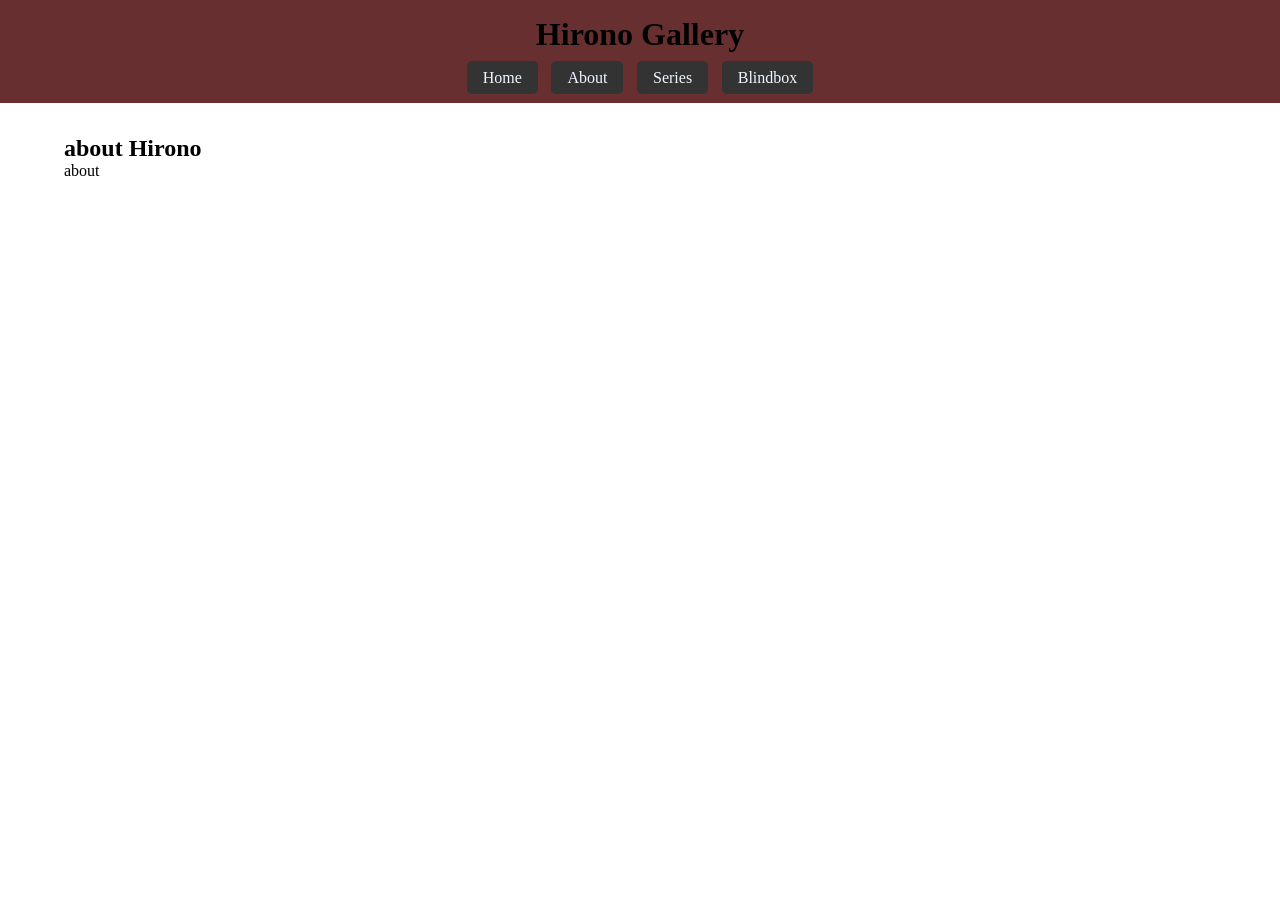
==== Slutprojekt/sida2.html @ fdac269a "påbörhat lite kort (hemma)" ====
<!DOCTYPE html>
<html lang="en">

<head>
    <meta charset="UTF-8">
    <meta name="viewport" content="width=device-width, initial-scale=1.0">
    <title>Hirono Gallery</title>
    <link rel="stylesheet" href="style.css">
</head>

<body>
    <!-- HEADER -->
    <header>
        <h1>Hirono Gallery</h1>
        <!-- navbar -->
        <nav class="navbar">
                <a href="./index.html">Home</a>
                <a href="./sida2.html">About</a>
                <a href="./sida3.html">Series</a>
                <a href="./sida4.html">Blindbox</a>
        </nav>
    </header>
    <main>

    <!-- ABOUT -->
    <section class="about">
        <div class="about-img">
            <img src="" alt="">
        </div>
        <div>
            <h2>about Hirono</h2>
            <p>about</p>
        </div>
         </section>
         </main>
         </body>

</html>
---- Slutprojekt/style.css ----
/* Enkel CSS-reset */
html {
    box-sizing: border-box;
}

*,
*:before,
*:after {
    box-sizing: inherit;
}

body,
h1,
h2,
h3,
h4,
h5,
h6,
p,
ul {
    margin: 0;
    padding: 0;
}

/* HEADER */
header {
    text-align: center;
    padding: 1rem;
    background-color: #672f2f;
}

.navbar {
    margin-top: 1rem;
}

.navbar a {
    text-decoration: none;
    background: #333;
    color: aliceblue;
    padding: 0.5rem 1rem;
    margin: 0.3rem;
    border-radius: 5px;
}

/* START */
.start {
    text-align: center;
    padding: 2rem;
    background-color: #845d5d;
}

.start-img {
    display: flex;
    justify-content: center;
    gap: 1rem;
    margin-top: 1rem;
}

.start-img img {
    width: 30%;
}

/* ABOUT */
.about{
    display: flex;
    gap: 2rem;
    padding: 2rem;
    align-items: center;
}
.about img{
    width: 200px;
}

/* GRID */
.series{
    display: grid;
    grid-template-columns: 1fr;
    gap: 1rem;
    padding: 2rem;
}

/* GRID STYLING*/
.grid{
    
}
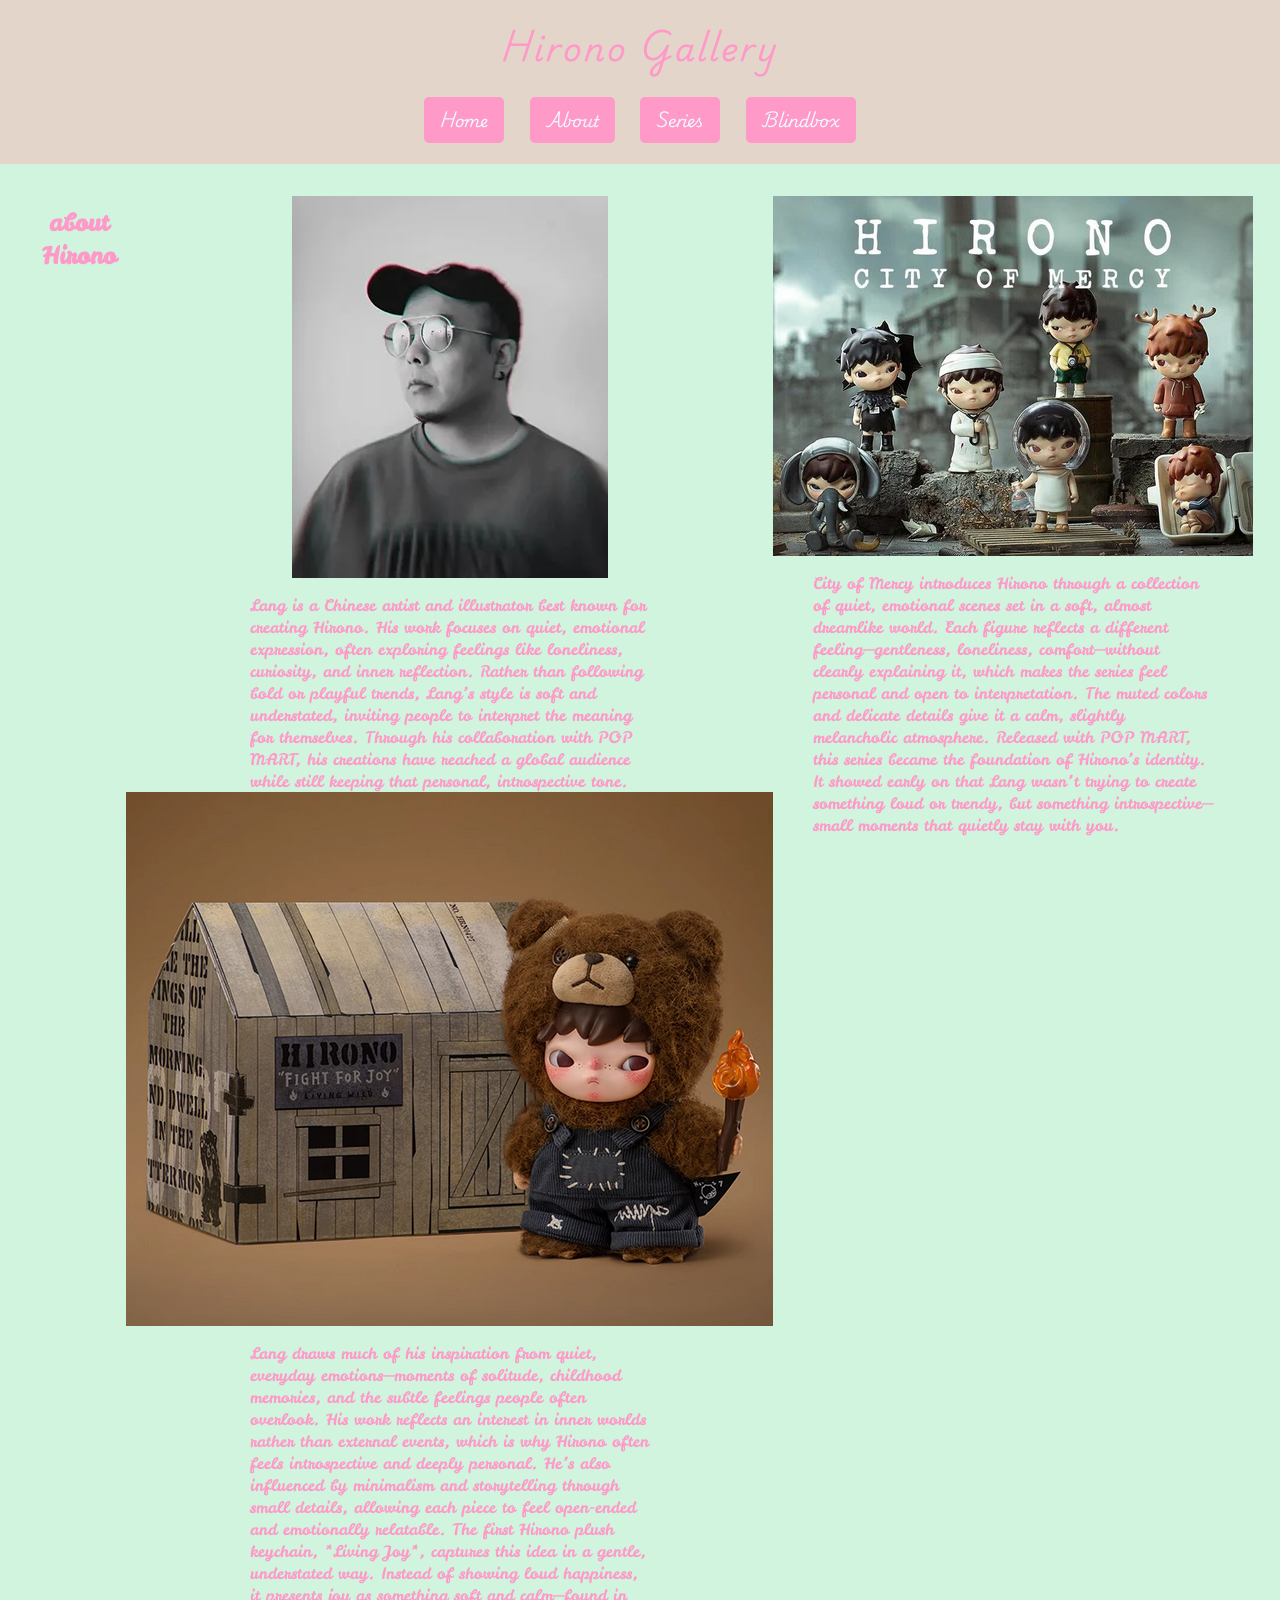
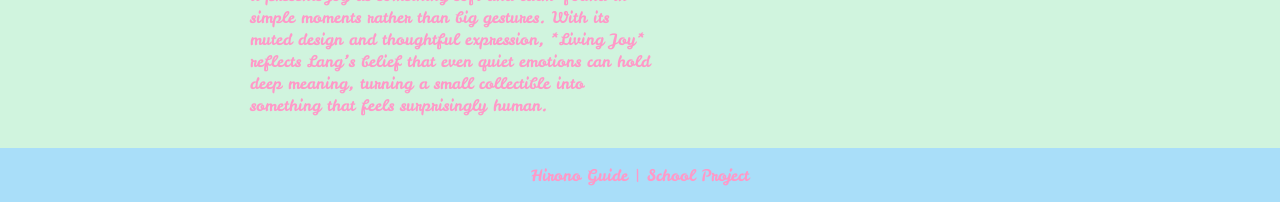
==== commit 1d1628a8: "funkar inte" ====
--- a/Slutprojekt/sida2.html
+++ b/Slutprojekt/sida2.html
@@ -14,25 +14,72 @@
         <h1>Hirono Gallery</h1>
         <!-- navbar -->
         <nav class="navbar">
-                <a href="./index.html">Home</a>
-                <a href="./sida2.html">About</a>
-                <a href="./sida3.html">Series</a>
-                <a href="./sida4.html">Blindbox</a>
+            <a href="./index.html">Home</a>
+            <a href="./sida2.html">About</a>
+            <a href="./sida3.html">Series</a>
+            <a href="./sida4.html">Blindbox</a>
         </nav>
     </header>
     <main>
 
-    <!-- ABOUT -->
-    <section class="about">
-        <div class="about-img">
-            <img src="" alt="">
-        </div>
-        <div>
+        <!-- ABOUT -->
+        <section class="about">
             <h2>about Hirono</h2>
-            <p>about</p>
-        </div>
-         </section>
-         </main>
-         </body>
+            <div class="about-img">
+                <div class="row">
+                    <img src="./bilder/creator.png" alt="The creator">
+                    <p class="about-text">Lang is a Chinese artist and illustrator best known for creating Hirono. His
+                        work focuses on quiet,
+                        emotional expression, often exploring feelings like loneliness, curiosity, and inner reflection.
+                        Rather than following bold or playful trends, Lang’s style is soft and understated, inviting
+                        people
+                        to interpret the meaning for themselves. Through his collaboration with POP MART, his creations
+                        have
+                        reached a global audience while still keeping that personal, introspective tone.
+                    </p>
+                </div>
+                <div class="row">
+                    <img src="./bilder/living-joy.png" alt="Living joy: first keychain plush">
+                    <p class="about-text">Lang draws much of his inspiration from quiet, everyday emotions—moments of
+                        solitude, childhood
+                        memories, and the subtle feelings people often overlook. His work reflects an interest in inner
+                        worlds rather than external events, which is why Hirono often feels introspective and deeply
+                        personal. He’s also influenced by minimalism and storytelling through small details, allowing
+                        each
+                        piece to feel open-ended and emotionally relatable. The first Hirono plush keychain, *Living
+                        Joy*,
+                        captures this idea in a gentle, understated way. Instead of showing loud happiness, it presents
+                        joy
+                        as something soft and calm—found in simple moments rather than big gestures. With its muted
+                        design
+                        and thoughtful expression, *Living Joy* reflects Lang’s belief that even quiet emotions can hold
+                        deep meaning, turning a small collectible into something that feels surprisingly human.
+                    </p>
+                </div>
+
+            </div>
+            <div class="row">
+                <img src="./bilder/city-of-mercy.png" alt="First hirono collection: city of mercy">
+
+                <p class="about-text">City of Mercy introduces Hirono through a collection of quiet, emotional scenes
+                    set in
+                    a soft, almost
+                    dreamlike world. Each figure reflects a different feeling—gentleness, loneliness, comfort—without
+                    clearly explaining it, which makes the series feel personal and open to interpretation. The muted
+                    colors and delicate details give it a calm, slightly melancholic atmosphere. Released with POP MART,
+                    this series became the foundation of Hirono’s identity. It showed early on
+                    that Lang wasn’t trying to create something loud or trendy, but something introspective—small
+                    moments that quietly stay with you.</p>
+            </div>
+
+            <div>
+            </div>
+        </section>
+    </main>
+    <!-- FOOTER -->
+    <footer>
+        <p>Hirono Guide | School Project</p>
+    </footer>
+</body>
 
 </html>
--- a/Slutprojekt/style.css
+++ b/Slutprojekt/style.css
@@ -1,3 +1,6 @@
+@import url('https://fonts.googleapis.com/css2?family=Leckerli+One&family=Playwrite+NO:wght@100..400&display=swap');
+¨
+
 /* Enkel CSS-reset */
 html {
     box-sizing: border-box;
@@ -22,31 +25,66 @@
     padding: 0;
 }
 
+/* COLORS */
+:root {
+    --baby-pink: #ff99c8ff;
+    --lemon-chiffon: #fcf6bdff;
+    --frosted-mint: #d0f4deff;
+    --icy-blue: #a9def9ff;
+    --mauve: #e4c1f9ff;
+    --parchment: #edede9ff;
+    --dust-grey: #d6ccc2ff;
+    --linen: #f5ebe0ff;
+    --powder-petal: #e3d5caff;
+    --almond-silk: #d5bdafff;
+}
+
+/* BODY */
+body {
+    background-color: var(--almond-silk);
+    color: var(--baby-pink);
+    font-family: "Leckerli One", cursive;
+}
+
 /* HEADER */
 header {
     text-align: center;
     padding: 1rem;
-    background-color: #672f2f;
+    background-color: var(--powder-petal);
+    font-family: "Playwrite NO", cursive;
+}
+
+h1 {
+    font-size: 2rem;
+    letter-spacing: 2px;
 }
 
 .navbar {
     margin-top: 1rem;
+    display: flex;
+    justify-content: center;
+    gap: 1rem;
+
 }
 
 .navbar a {
     text-decoration: none;
-    background: #333;
+    background: var(--baby-pink);
     color: aliceblue;
     padding: 0.5rem 1rem;
     margin: 0.3rem;
     border-radius: 5px;
 }
 
+.navbar a:hover {
+    background-color: var(--mauve);
+}
+
 /* START */
 .start {
     text-align: center;
     padding: 2rem;
-    background-color: #845d5d;
+    background-color: var(--linen);
 }
 
 .start-img {
@@ -61,25 +99,65 @@
 }
 
 /* ABOUT */
-.about{
+.about {
+    padding: 2rem;
+    background: var(--frosted-mint);
     display: flex;
-    gap: 2rem;
-    padding: 2rem;
+    align-items: flex-start;
+}
+.about h2{
+    text-align: center;
+    padding: 10px;
+}
+.row{
+    display: flex;
+    flex-direction: column;
     align-items: center;
+    gap: 1rem;
 }
-.about img{
-    width: 200px;
+
+.about-text{
+    max-width: 400px;
 }
 
 /* GRID */
-.series{
+.series-grid {
     display: grid;
     grid-template-columns: 1fr;
     gap: 1rem;
     padding: 2rem;
+    background: var(--frosted-mint);
 }
 
-/* GRID STYLING*/
-.grid{
-    
+/* GRID STYLING */
+.series-grid img{
+    width: 700px;
+    height: 700px;
+}
+ .series {
+    padding: 1rem;
+    border-radius: 10px;
+    text-align: center;
+    transition: 0.3ms;
+}
+.series img{
+    width: 700px;
+    height: 400px;
+}
+
+.series:hover {
+    transform: scale(1.05);
+}
+
+/* BLINDBOX */
+.blindbox {
+    text-align: center;
+    padding: 2rem;
+}
+
+/* FOOTER */
+footer {
+    text-align: center;
+    padding: 1rem;
+    background: var(--icy-blue);
 }
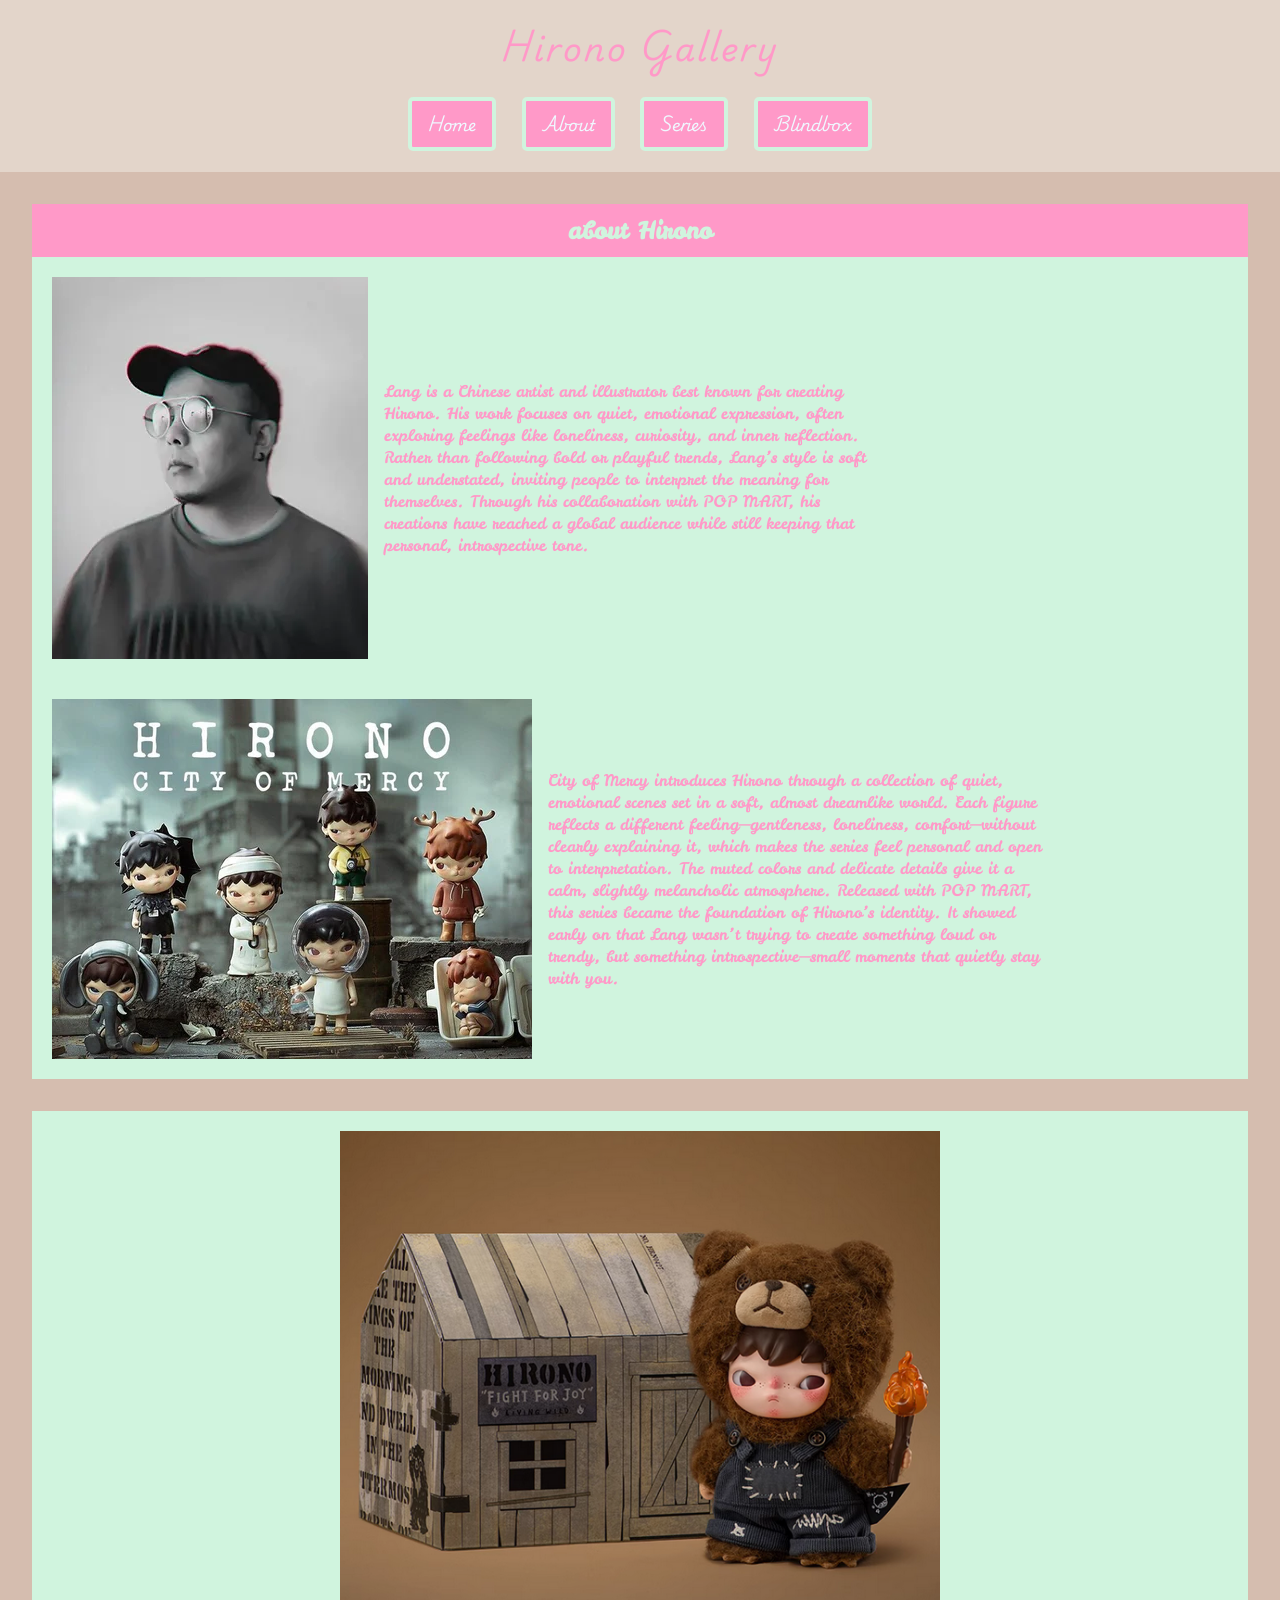
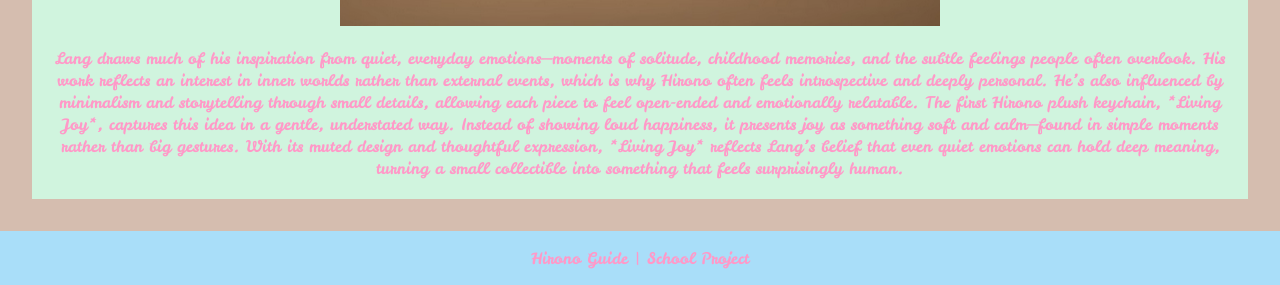
==== commit 913ce949: "fixade about section" ====
--- a/Slutprojekt/sida2.html
+++ b/Slutprojekt/sida2.html
@@ -38,9 +38,25 @@
                         reached a global audience while still keeping that personal, introspective tone.
                     </p>
                 </div>
-                <div class="row">
+
+
+            </div>
+            <div class="row">
+                <img src="./bilder/city-of-mercy.png" alt="First hirono collection: city of mercy">
+
+                <p class="about-text">City of Mercy introduces Hirono through a collection of quiet, emotional scenes
+                    set in
+                    a soft, almost
+                    dreamlike world. Each figure reflects a different feeling—gentleness, loneliness, comfort—without
+                    clearly explaining it, which makes the series feel personal and open to interpretation. The muted
+                    colors and delicate details give it a calm, slightly melancholic atmosphere. Released with POP MART,
+                    this series became the foundation of Hirono’s identity. It showed early on
+                    that Lang wasn’t trying to create something loud or trendy, but something introspective—small
+                    moments that quietly stay with you.</p>
+            </div>
+<div class="large-section">
                     <img src="./bilder/living-joy.png" alt="Living joy: first keychain plush">
-                    <p class="about-text">Lang draws much of his inspiration from quiet, everyday emotions—moments of
+                    <p> Lang draws much of his inspiration from quiet, everyday emotions—moments of
                         solitude, childhood
                         memories, and the subtle feelings people often overlook. His work reflects an interest in inner
                         worlds rather than external events, which is why Hirono often feels introspective and deeply
@@ -56,22 +72,6 @@
                         deep meaning, turning a small collectible into something that feels surprisingly human.
                     </p>
                 </div>
-
-            </div>
-            <div class="row">
-                <img src="./bilder/city-of-mercy.png" alt="First hirono collection: city of mercy">
-
-                <p class="about-text">City of Mercy introduces Hirono through a collection of quiet, emotional scenes
-                    set in
-                    a soft, almost
-                    dreamlike world. Each figure reflects a different feeling—gentleness, loneliness, comfort—without
-                    clearly explaining it, which makes the series feel personal and open to interpretation. The muted
-                    colors and delicate details give it a calm, slightly melancholic atmosphere. Released with POP MART,
-                    this series became the foundation of Hirono’s identity. It showed early on
-                    that Lang wasn’t trying to create something loud or trendy, but something introspective—small
-                    moments that quietly stay with you.</p>
-            </div>
-
             <div>
             </div>
         </section>
--- a/Slutprojekt/style.css
+++ b/Slutprojekt/style.css
@@ -64,7 +64,6 @@
     display: flex;
     justify-content: center;
     gap: 1rem;
-
 }
 
 .navbar a {
@@ -74,10 +73,12 @@
     padding: 0.5rem 1rem;
     margin: 0.3rem;
     border-radius: 5px;
+    border: var(--frosted-mint) solid 4px;
 }
 
 .navbar a:hover {
     background-color: var(--mauve);
+    border: var(--frosted-mint) solid 4px;
 }
 
 /* START */
@@ -96,29 +97,48 @@
 
 .start-img img {
     width: 30%;
+    border: var(--frosted-mint) solid 10px;
 }
 
 /* ABOUT */
 .about {
     padding: 2rem;
-    background: var(--frosted-mint);
-    display: flex;
-    align-items: flex-start;
 }
 .about h2{
     text-align: center;
     padding: 10px;
+    color: var(--frosted-mint);
+    background: var(--baby-pink);
 }
 .row{
     display: flex;
-    flex-direction: column;
     align-items: center;
     gap: 1rem;
+    background: var(--frosted-mint);
+    padding: 20px;
 }
 
 .about-text{
-    max-width: 400px;
-}
+    max-width: 500px;
+}
+
+.large-section{
+    text-align: center;
+    margin-top: 2rem;
+    background: var(--frosted-mint);
+    padding: 20px;
+}
+.large-section img {
+   width: 100%;
+   max-width: 600px;
+   background: #ccc;
+}
+.large-section p{
+margin-top: 1rem;
+/* margin-left: 420px;
+width: 700px; */
+}
+
 
 /* GRID */
 .series-grid {
@@ -130,10 +150,7 @@
 }
 
 /* GRID STYLING */
-.series-grid img{
-    width: 700px;
-    height: 700px;
-}
+
  .series {
     padding: 1rem;
     border-radius: 10px;
@@ -149,10 +166,32 @@
     transform: scale(1.05);
 }
 
+
+
 /* BLINDBOX */
 .blindbox {
     text-align: center;
-    padding: 2rem;
+    padding: 3rem;
+}
+.blindbox img{
+    width: 300px;
+    transition: transform 0.3s ease, opacity 0.3s ease;
+}
+.blindbox h2{
+    margin-top: 1rem;
+    letter-spacing: 2px;
+}
+.blindbox p{
+    font-size: 0.9rem;
+    margin-bottom: 1rem;
+}
+button{
+    background: var(--frosted-mint);
+    color: var(--baby-pink);
+    padding: 0.7rem 1.5rem;
+    border: none;
+    border-radius: 5px;
+    cursor: pointer;
 }
 
 /* FOOTER */
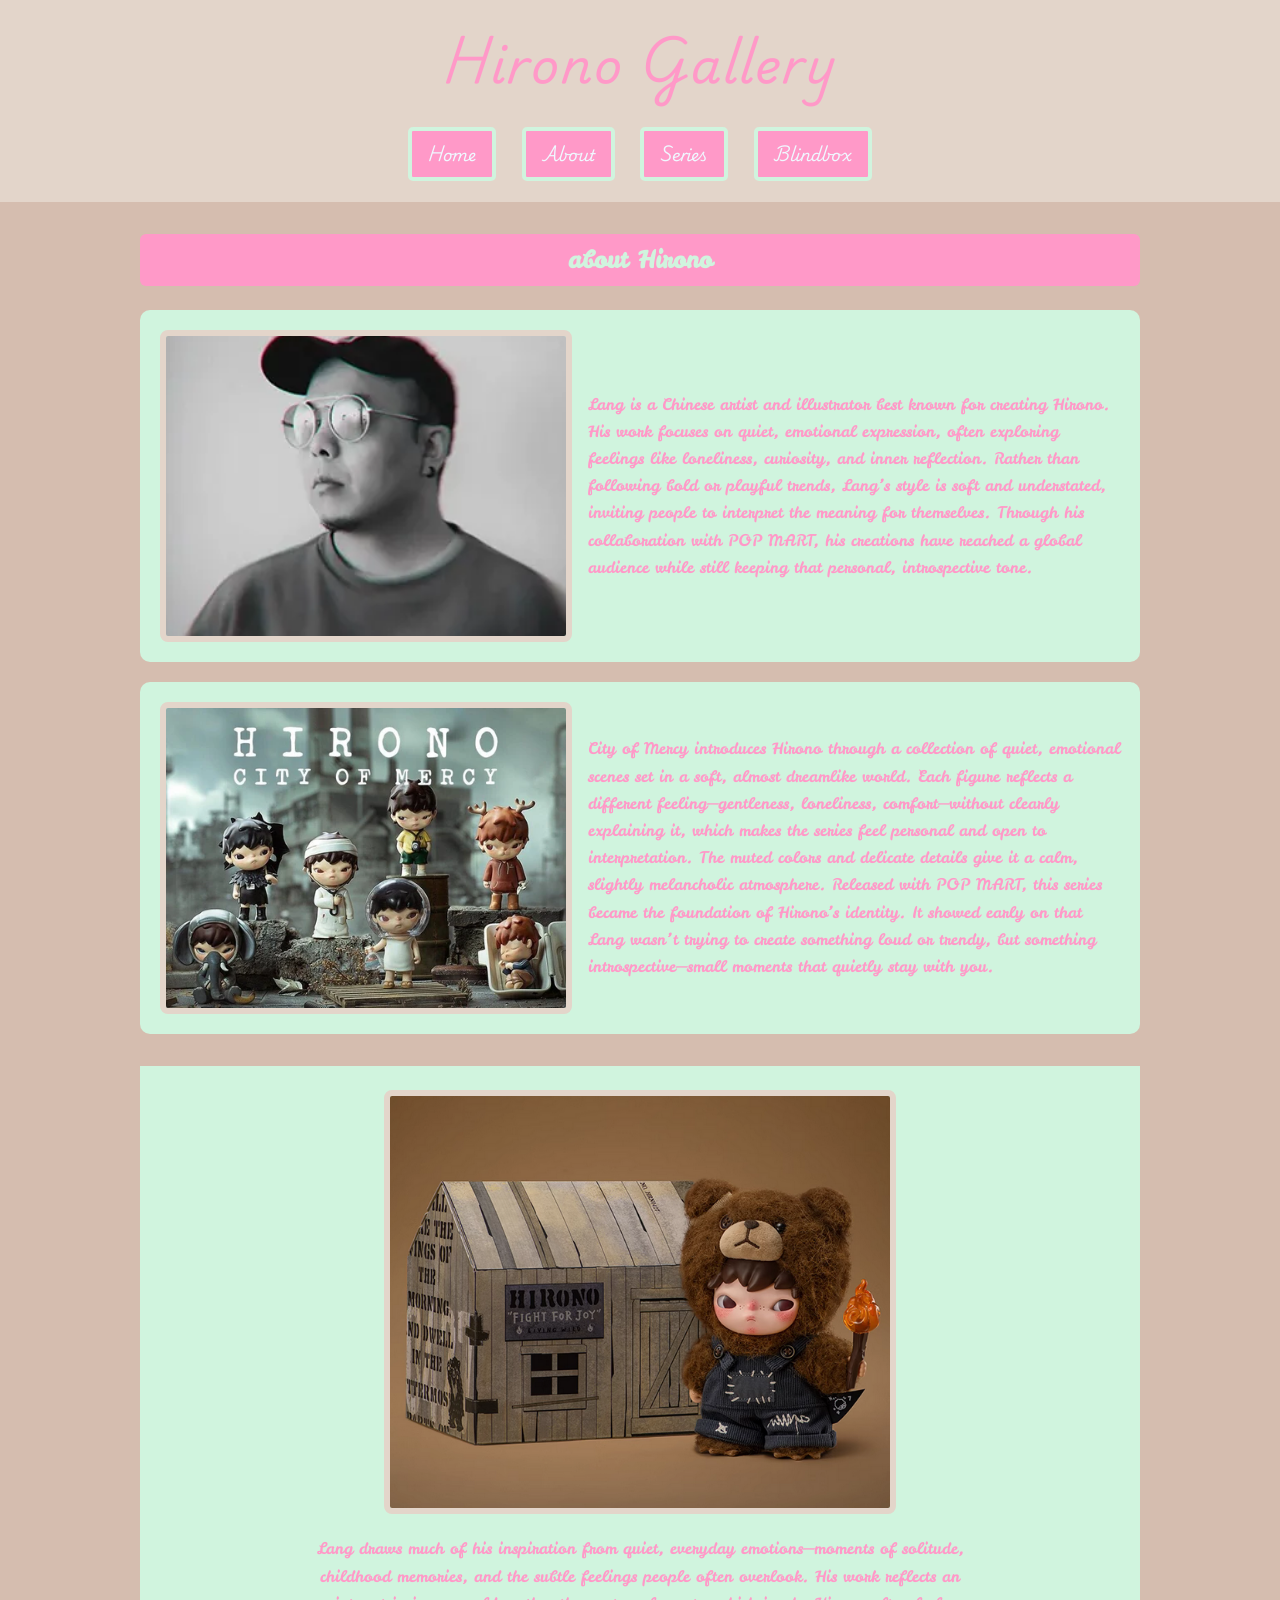
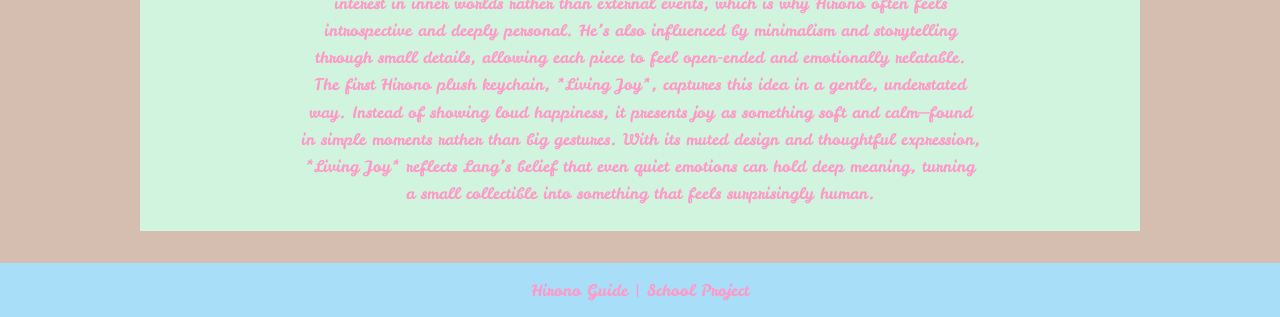
==== commit 16d300d0: "fixade blindbox" ====
--- a/Slutprojekt/sida2.html
+++ b/Slutprojekt/sida2.html
@@ -24,9 +24,9 @@
 
         <!-- ABOUT -->
         <section class="about">
-            <h2>about Hirono</h2>
+            <h2 class="about-title">about Hirono</h2>
             <div class="about-img">
-                <div class="row">
+                <div class="about-row">
                     <img src="./bilder/creator.png" alt="The creator">
                     <p class="about-text">Lang is a Chinese artist and illustrator best known for creating Hirono. His
                         work focuses on quiet,
@@ -40,38 +40,43 @@
                 </div>
 
 
+
+                <div class="about-row">
+                    <img src="./bilder/city-of-mercy.png" alt="First hirono collection: city of mercy">
+
+                    <p class="about-text">City of Mercy introduces Hirono through a collection of quiet, emotional
+                        scenes
+                        set in
+                        a soft, almost
+                        dreamlike world. Each figure reflects a different feeling—gentleness, loneliness,
+                        comfort—without
+                        clearly explaining it, which makes the series feel personal and open to interpretation. The
+                        muted
+                        colors and delicate details give it a calm, slightly melancholic atmosphere. Released with POP
+                        MART,
+                        this series became the foundation of Hirono’s identity. It showed early on
+                        that Lang wasn’t trying to create something loud or trendy, but something introspective—small
+                        moments that quietly stay with you.</p>
+                </div>
             </div>
-            <div class="row">
-                <img src="./bilder/city-of-mercy.png" alt="First hirono collection: city of mercy">
-
-                <p class="about-text">City of Mercy introduces Hirono through a collection of quiet, emotional scenes
-                    set in
-                    a soft, almost
-                    dreamlike world. Each figure reflects a different feeling—gentleness, loneliness, comfort—without
-                    clearly explaining it, which makes the series feel personal and open to interpretation. The muted
-                    colors and delicate details give it a calm, slightly melancholic atmosphere. Released with POP MART,
-                    this series became the foundation of Hirono’s identity. It showed early on
-                    that Lang wasn’t trying to create something loud or trendy, but something introspective—small
-                    moments that quietly stay with you.</p>
+            <div class="large-section">
+                <img src="./bilder/living-joy.png" alt="Living joy: first keychain plush">
+                <p> Lang draws much of his inspiration from quiet, everyday emotions—moments of
+                    solitude, childhood
+                    memories, and the subtle feelings people often overlook. His work reflects an interest in inner
+                    worlds rather than external events, which is why Hirono often feels introspective and deeply
+                    personal. He’s also influenced by minimalism and storytelling through small details, allowing
+                    each
+                    piece to feel open-ended and emotionally relatable. The first Hirono plush keychain, *Living
+                    Joy*,
+                    captures this idea in a gentle, understated way. Instead of showing loud happiness, it presents
+                    joy
+                    as something soft and calm—found in simple moments rather than big gestures. With its muted
+                    design
+                    and thoughtful expression, *Living Joy* reflects Lang’s belief that even quiet emotions can hold
+                    deep meaning, turning a small collectible into something that feels surprisingly human.
+                </p>
             </div>
-<div class="large-section">
-                    <img src="./bilder/living-joy.png" alt="Living joy: first keychain plush">
-                    <p> Lang draws much of his inspiration from quiet, everyday emotions—moments of
-                        solitude, childhood
-                        memories, and the subtle feelings people often overlook. His work reflects an interest in inner
-                        worlds rather than external events, which is why Hirono often feels introspective and deeply
-                        personal. He’s also influenced by minimalism and storytelling through small details, allowing
-                        each
-                        piece to feel open-ended and emotionally relatable. The first Hirono plush keychain, *Living
-                        Joy*,
-                        captures this idea in a gentle, understated way. Instead of showing loud happiness, it presents
-                        joy
-                        as something soft and calm—found in simple moments rather than big gestures. With its muted
-                        design
-                        and thoughtful expression, *Living Joy* reflects Lang’s belief that even quiet emotions can hold
-                        deep meaning, turning a small collectible into something that feels surprisingly human.
-                    </p>
-                </div>
             <div>
             </div>
         </section>
--- a/Slutprojekt/style.css
+++ b/Slutprojekt/style.css
@@ -44,6 +44,10 @@
     background-color: var(--almond-silk);
     color: var(--baby-pink);
     font-family: "Leckerli One", cursive;
+    min-height: 100vh;
+    display: flex;
+    flex-direction: column;
+
 }
 
 /* HEADER */
@@ -55,7 +59,7 @@
 }
 
 h1 {
-    font-size: 2rem;
+    font-size: 3rem;
     letter-spacing: 2px;
 }
 
@@ -63,6 +67,7 @@
     margin-top: 1rem;
     display: flex;
     justify-content: center;
+    flex-wrap: wrap;
     gap: 1rem;
 }
 
@@ -72,13 +77,23 @@
     color: aliceblue;
     padding: 0.5rem 1rem;
     margin: 0.3rem;
+    font-size: 1rem;
     border-radius: 5px;
     border: var(--frosted-mint) solid 4px;
+    transition: background 0.3s;
 }
 
 .navbar a:hover {
     background-color: var(--mauve);
-    border: var(--frosted-mint) solid 4px;
+}
+
+/* FOOTER */
+footer {
+    text-align: center;
+    padding: 1rem;
+    background: var(--icy-blue);
+    font-size: 1rem;
+    margin-top: auto;
 }
 
 /* START */
@@ -88,9 +103,21 @@
     background-color: var(--linen);
 }
 
+.start h2 {
+    font-size: 2rem;
+    margin-bottom: 0.5rem;
+}
+
+.start-intro {
+    max-width: 500px;
+    margin: 0 auto 1.5rem;
+    line-height: 1.7;
+}
+
 .start-img {
     display: flex;
     justify-content: center;
+    flex-wrap: wrap;
     gap: 1rem;
     margin-top: 1rem;
 }
@@ -98,105 +125,334 @@
 .start-img img {
     width: 30%;
     border: var(--frosted-mint) solid 10px;
+    border-radius: 8px;
+    object-fit: cover;
 }
 
 /* ABOUT */
 .about {
     padding: 2rem;
-}
-.about h2{
-    text-align: center;
-    padding: 10px;
+    max-width: 1000px;
+    margin: 0 auto;
+}
+
+.about-title {
+    text-align: center;
+    padding: 0.6rem 1rem;
     color: var(--frosted-mint);
     background: var(--baby-pink);
-}
-.row{
+    border-radius: 6px;
+    margin-bottom: 1.5rem;
+    font-size: 1.5rem;
+}
+
+.about-row {
     display: flex;
     align-items: center;
     gap: 1rem;
     background: var(--frosted-mint);
-    padding: 20px;
-}
-
-.about-text{
-    max-width: 500px;
-}
-
-.large-section{
+    padding: 1.25rem;
+    border-radius: 10px;
+    margin-bottom: 1.25rem;
+    flex-wrap: wrap;
+}
+
+.about-row img {
+    width: 400px;
+    height: 300px;
+    border-radius: 8px;
+    object-fit: cover;
+    border: 6px solid var(--powder-petal);
+}
+
+.about-text {
+    flex: 1;
+    min-width: 200px;
+    font-weight: 200;
+    line-height: 1.7;
+}
+
+.large-section {
     text-align: center;
     margin-top: 2rem;
     background: var(--frosted-mint);
-    padding: 20px;
-}
+    padding: 1.5rem 1.25rem;
+}
+
 .large-section img {
-   width: 100%;
-   max-width: 600px;
-   background: #ccc;
-}
-.large-section p{
-margin-top: 1rem;
-/* margin-left: 420px;
-width: 700px; */
-}
-
-
-/* GRID */
+    width: 100%;
+    max-width: 500px;
+    background: #ccc;
+    border-radius: 8px;
+    margin: 0 auto;
+    object-fit: cover;
+    border: 6px solid var(--powder-petal);
+}
+
+.large-section p {
+    margin-top: 1rem;
+    font-weight: 200;
+    line-height: 1.7;
+    max-width: 680px;
+    margin-left: auto;
+    margin-right: auto;
+}
+
+
+/* SERIES */
+.series-section {
+    padding: 2rem 1.5rem;
+    min-height: 60vh;
+    max-width: 1000px;
+    margin: 0 auto;
+}
+
+.series-title {
+    text-align: center;
+    margin-bottom: 0.7rem;
+    font-size: 2rem;
+    color: var(--frosted-mint);
+    background: var(--baby-pink);
+    border-radius: 8px;
+}
+
 .series-grid {
     display: grid;
-    grid-template-columns: 1fr;
+    grid-template-columns: 1fr 1fr;
     gap: 1rem;
     padding: 2rem;
+    margin: 0 auto;
+    max-width: 980px;
     background: var(--frosted-mint);
 }
 
-/* GRID STYLING */
-
- .series {
+
+.series-card {
+    background: var(--frosted-mint);
     padding: 1rem;
     border-radius: 10px;
     text-align: center;
-    transition: 0.3ms;
-}
-.series img{
-    width: 700px;
-    height: 400px;
-}
-
-.series:hover {
+    transition: 0.25ms ease, box-shadow 0.25ms ease;
+    border-radius: 3px solid var(--powder-petal);
+}
+
+.series-card img {
+    width: 100%;
+    aspect-ratio: 4/3;
+    object-fit: cover;
+    border-radius: 6px;
+    margin: 0 auto 0.75rem;
+    border: 6px solid var(--powder-petal);
+}
+
+.series-card h3 {
+    font-size: 2rem;
+}
+
+.series-card p {
+    font-size: 1.3rem;
+}
+
+.series-card:hover {
     transform: scale(1.05);
-}
-
-
+    box-shadow: 0 5px 20px rgba(180, 130, 110, 0.2);
+}
+
+.large-img {
+    width: 100%;
+    border-radius: 10px;
+    border: 6px solid var(--powder-petal);
+    object-fit: cover;
+}
 
 /* BLINDBOX */
 .blindbox {
-    text-align: center;
-    padding: 3rem;
-}
-.blindbox img{
-    width: 300px;
-    transition: transform 0.3s ease, opacity 0.3s ease;
-}
-.blindbox h2{
+    padding: 3rem 1.5rem;
+    margin: 0 auto;
+    max-width: 870px;
+}
+
+.blindbox h2 {
+    text-align: center;
     margin-top: 1rem;
     letter-spacing: 2px;
-}
-.blindbox p{
+    font-size: 20px;
+}
+
+.blindbox-layout {
+    display: grid;
+    grid-template-columns: 1fr 1fr;
+    gap: 2rem;
+    align-items: start;
+}
+
+.blindbox-left {
+    background: var(--linen);
+    border-radius: 14px;
+    border: 4px solid var(--frosted-mint);
+    padding: 2rem 2rem;
+    text-align: center;
+    display: flex;
+    flex-direction: column;
+    align-items: center;
+    gap: 0.75rem;
+}
+
+.figure-img {
+    /* width: 100%; */
+    max-width: 400px;
+    object-fit: contain;
+    transition: opacity 0.35s ease, transform 0.35s ease;
+    aspect-ratio: 1/1;
+}
+
+.figure-name {
+    font-size: 1rem;
+    letter-spacing: 2px;
+    margin-bottom: 0.4rem;
+}
+
+.figure-rarity {
     font-size: 0.9rem;
-    margin-bottom: 1rem;
-}
-button{
+    font-weight: 200;
+    margin-bottom: 1.25rem;
+}
+
+.blindbox-right {
+    display: flex;
+    flex-direction: column;
+    align-items: center;
+    gap: 0.75rem;
+
+}
+
+.label {
+    font-weight: 200;
+    font-size: 2rem;
+    text-align: center;
+    color: var(--frosted-mint);
+}
+
+.grid {
+    display: grid;
+    grid-template-columns: 1fr 1fr;
+    gap: 0.65rem;
+    width: 100%;
+}
+
+.card {
+    background: var(--linen);
+    border: 2.5px solid var(--powder-petal);
+    border-radius: 10px;
+    padding: 0.7rem;
+    text-align: center;
+    display: flex;
+    flex-direction: column;
+    align-items: center;
+    gap: 0.3rem;
+}
+
+.card img {
+    object-fit: contain;
+    width: 100%;
+    aspect-ratio: 1/1;
+}
+
+.card img span {
+    font-weight: 200;
+    font-size: 0.7rem;
+}
+
+button {
     background: var(--frosted-mint);
     color: var(--baby-pink);
+    border: 2.5px solid var(--powder-petal);
     padding: 0.7rem 1.5rem;
-    border: none;
     border-radius: 5px;
     cursor: pointer;
-}
-
-/* FOOTER */
-footer {
-    text-align: center;
-    padding: 1rem;
-    background: var(--icy-blue);
+    font-size: 1rem;
+    transition: background 0.2s, transform 0.15s;
+    font-family: "Playwrite NO", cursive;
+}
+
+button:hover {
+    background-color: var(--mauve);
+    transform: scale(1.04);
+     border: 2.5px solid var(--frosted-mint);
+}
+
+button:active {
+    transform: scale(0.97);
+}
+
+/* TABLET */
+@media (max-width: 700px) {
+    .series-grid {
+        grid-template-columns: 1fr 1fr;
+        gap: 1rem;
+    }
+
+    .blindbox-layout {
+        grid-template-columns: 1fr;
+    }
+
+    .blindbox-left {
+        max-width: 320px;
+        margin: 0 auto;
+
+    }
+
+    .grid {
+        max-width: 320px;
+        margin: 0 auto;
+    }
+
+    .about-row {
+        flex-direction: column;
+        align-items: flex-start;
+    }
+
+    .about-row img {
+        width: 100%;
+        max-width: 320px;
+        margin: 0 auto;
+
+    }
+}
+
+/* mobile */
+@media (max-width: 480px) {
+    header {
+        padding: 0.75rem 1rem;
+    }
+
+    .navbar {
+        gap: 0.35rem;
+    }
+
+    .navbar a {
+        padding: 0.4rem 0.75rem;
+    }
+
+    .start-img img {
+        width: clamp(100px, 42vw, 180px);
+        border-width: 5px;
+    }
+
+    .series-grid {
+        grid-template-columns: 1fr 1fr;
+        gap: 0.75rem;
+    }
+    .about{
+         padding: 1.25rem 1rem;
+    }
+    .about-row{
+        padding: 1rem;
+    }
+    .series-section{
+         padding: 1.25rem 1rem;
+    }
+    .blindbox{
+         padding: 1.5rem 1rem;
+    }
 }
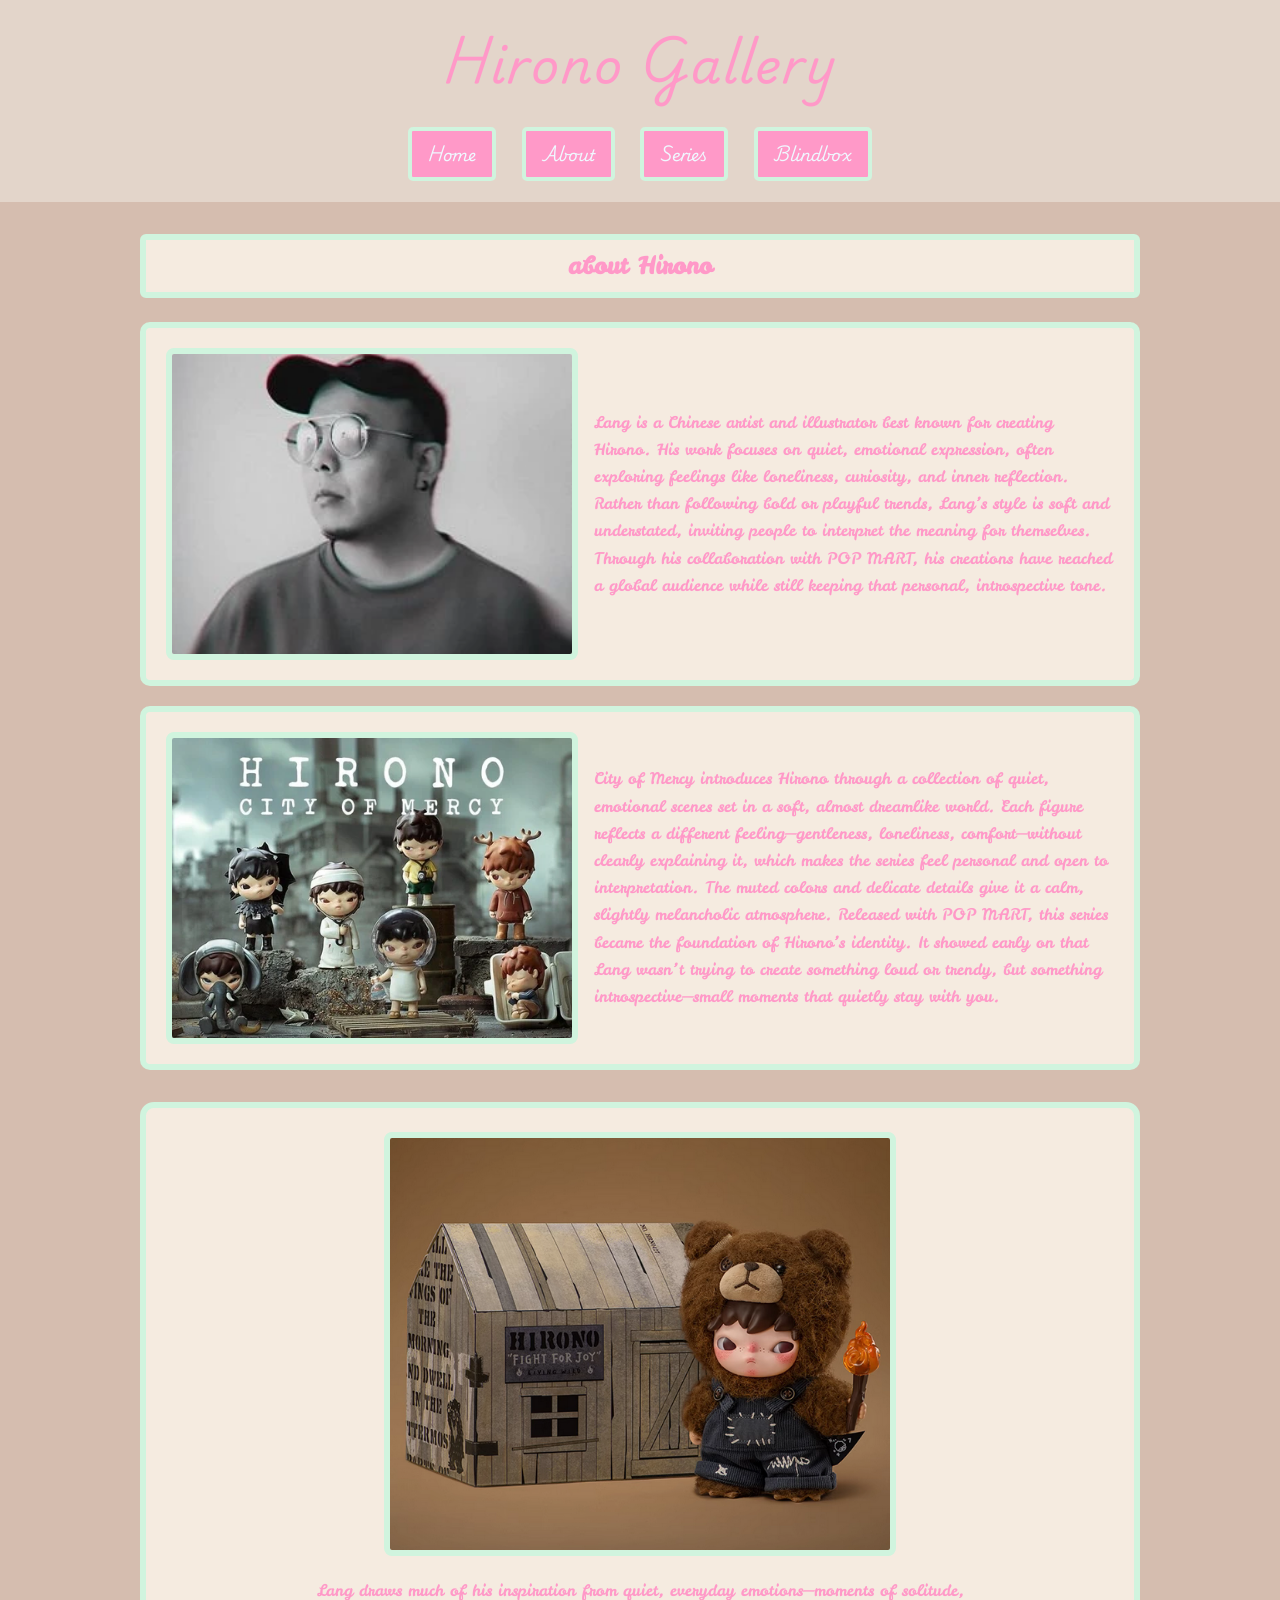
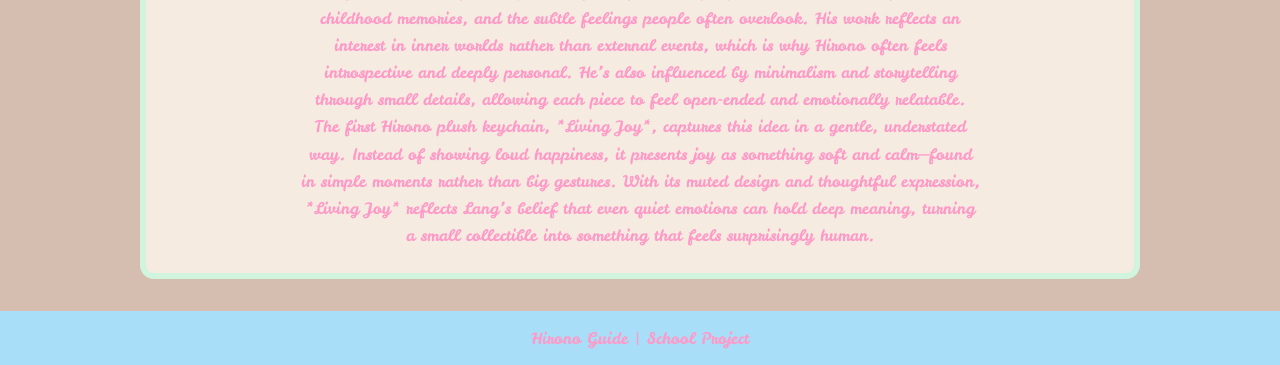
==== commit 69256bdc: "blindbox" ====
--- a/Slutprojekt/sida2.html
+++ b/Slutprojekt/sida2.html
@@ -27,7 +27,7 @@
             <h2 class="about-title">about Hirono</h2>
             <div class="about-img">
                 <div class="about-row">
-                    <img src="./bilder/creator.png" alt="The creator">
+                    <img src="./bilder/creator.webp" alt="The creator">
                     <p class="about-text">Lang is a Chinese artist and illustrator best known for creating Hirono. His
                         work focuses on quiet,
                         emotional expression, often exploring feelings like loneliness, curiosity, and inner reflection.
@@ -42,7 +42,7 @@
 
 
                 <div class="about-row">
-                    <img src="./bilder/city-of-mercy.png" alt="First hirono collection: city of mercy">
+                    <img src="./bilder/city-of-mercy.webp" alt="First hirono collection: city of mercy">
 
                     <p class="about-text">City of Mercy introduces Hirono through a collection of quiet, emotional
                         scenes
@@ -60,7 +60,7 @@
                 </div>
             </div>
             <div class="large-section">
-                <img src="./bilder/living-joy.png" alt="Living joy: first keychain plush">
+                <img src="./bilder/living-joy.webp" alt="Living joy: first keychain plush">
                 <p> Lang draws much of his inspiration from quiet, everyday emotions—moments of
                     solitude, childhood
                     memories, and the subtle feelings people often overlook. His work reflects an interest in inner
--- a/Slutprojekt/style.css
+++ b/Slutprojekt/style.css
@@ -100,7 +100,13 @@
 .start {
     text-align: center;
     padding: 2rem;
+}
+
+.start-combine {
     background-color: var(--linen);
+    border: 6px solid var(--frosted-mint);
+    max-width: 1000px;
+    margin: 0 auto;
 }
 
 .start h2 {
@@ -109,7 +115,6 @@
 }
 
 .start-intro {
-    max-width: 500px;
     margin: 0 auto 1.5rem;
     line-height: 1.7;
 }
@@ -127,6 +132,13 @@
     border: var(--frosted-mint) solid 10px;
     border-radius: 8px;
     object-fit: cover;
+    transition: 0.25ms ease, box-shadow 0.25ms ease;
+}
+
+.start-img img:hover {
+    transform: scale(1.05);
+    box-shadow: 0 5px 20px rgba(180, 130, 110, 0.2);
+
 }
 
 /* ABOUT */
@@ -139,8 +151,9 @@
 .about-title {
     text-align: center;
     padding: 0.6rem 1rem;
-    color: var(--frosted-mint);
-    background: var(--baby-pink);
+    color: var(--baby-pink);
+    background: var(--linen);
+    border: 6px solid var(--frosted-mint);
     border-radius: 6px;
     margin-bottom: 1.5rem;
     font-size: 1.5rem;
@@ -150,7 +163,8 @@
     display: flex;
     align-items: center;
     gap: 1rem;
-    background: var(--frosted-mint);
+    background: var(--linen);
+    border: 6px solid var(--frosted-mint);
     padding: 1.25rem;
     border-radius: 10px;
     margin-bottom: 1.25rem;
@@ -162,7 +176,7 @@
     height: 300px;
     border-radius: 8px;
     object-fit: cover;
-    border: 6px solid var(--powder-petal);
+    border: 6px solid var(--frosted-mint);
 }
 
 .about-text {
@@ -175,8 +189,10 @@
 .large-section {
     text-align: center;
     margin-top: 2rem;
-    background: var(--frosted-mint);
+    background: var(--linen);
     padding: 1.5rem 1.25rem;
+    border: 6px solid var(--frosted-mint);
+    border-radius: 14px;
 }
 
 .large-section img {
@@ -186,7 +202,7 @@
     border-radius: 8px;
     margin: 0 auto;
     object-fit: cover;
-    border: 6px solid var(--powder-petal);
+    border: 6px solid var(--frosted-mint);
 }
 
 .large-section p {
@@ -211,8 +227,9 @@
     text-align: center;
     margin-bottom: 0.7rem;
     font-size: 2rem;
-    color: var(--frosted-mint);
-    background: var(--baby-pink);
+    color: var(--baby-pink);
+    background: var(--linen);
+    border: 6px solid var(--frosted-mint);
     border-radius: 8px;
 }
 
@@ -223,17 +240,19 @@
     padding: 2rem;
     margin: 0 auto;
     max-width: 980px;
-    background: var(--frosted-mint);
+    background: var(--linen);
+    border: 6px solid var(--frosted-mint);
+    border-radius: 8px;
+
 }
 
 
 .series-card {
-    background: var(--frosted-mint);
+    background: var(--linen);
     padding: 1rem;
     border-radius: 10px;
     text-align: center;
     transition: 0.25ms ease, box-shadow 0.25ms ease;
-    border-radius: 3px solid var(--powder-petal);
 }
 
 .series-card img {
@@ -242,7 +261,7 @@
     object-fit: cover;
     border-radius: 6px;
     margin: 0 auto 0.75rem;
-    border: 6px solid var(--powder-petal);
+    border: 6px solid var(--frosted-mint);
 }
 
 .series-card h3 {
@@ -261,7 +280,7 @@
 .large-img {
     width: 100%;
     border-radius: 10px;
-    border: 6px solid var(--powder-petal);
+    border: 6px solid var(--frosted-mint);
     object-fit: cover;
 }
 
@@ -269,10 +288,21 @@
 .blindbox {
     padding: 3rem 1.5rem;
     margin: 0 auto;
-    max-width: 870px;
+    max-width: 1000px;
 }
 
 .blindbox h2 {
+    text-align: center;
+    margin-top: 1rem;
+    letter-spacing: 2px;
+    font-size: 20px;
+    background: var(--linen);
+    border: 6px solid var(--frosted-mint);
+    margin-bottom: 1rem;
+    padding: 10px;
+}
+
+.blindbox h3 {
     text-align: center;
     margin-top: 1rem;
     letter-spacing: 2px;
@@ -299,23 +329,22 @@
 }
 
 .figure-img {
-    /* width: 100%; */
-    max-width: 400px;
+    width: 400px;
+    height: 400px;
     object-fit: contain;
     transition: opacity 0.35s ease, transform 0.35s ease;
     aspect-ratio: 1/1;
+    border-radius: 8px;
 }
 
 .figure-name {
     font-size: 1rem;
     letter-spacing: 2px;
-    margin-bottom: 0.4rem;
 }
 
 .figure-rarity {
-    font-size: 0.9rem;
+    font-size: 1rem;
     font-weight: 200;
-    margin-bottom: 1.25rem;
 }
 
 .blindbox-right {
@@ -331,6 +360,7 @@
     font-size: 2rem;
     text-align: center;
     color: var(--frosted-mint);
+    text-shadow: 2px 2px var(--baby-pink);
 }
 
 .grid {
@@ -342,7 +372,7 @@
 
 .card {
     background: var(--linen);
-    border: 2.5px solid var(--powder-petal);
+    border: 6px solid var(--frosted-mint);
     border-radius: 10px;
     padding: 0.7rem;
     text-align: center;
@@ -354,13 +384,64 @@
 
 .card img {
     object-fit: contain;
-    width: 100%;
     aspect-ratio: 1/1;
+    height: 200px;
+    width: 200px;
+    border-radius: 8px;
 }
 
 .card img span {
     font-weight: 200;
     font-size: 0.7rem;
+}
+
+/* RARITY COLORS */
+.rarity-common {
+    color: burlywood;
+}
+
+.rarity-rare {
+    color: var(--icy-blue);
+}
+
+.rarity-secret {
+    color: gold;
+}
+
+.rarity-ultra-secret {
+    color: plum;
+}
+
+.card.winner,
+possible-card.winner {
+    border-color: var(--baby-pink);
+    box-shadow: 0 0 14px rgba(255, 153, 200, 0.7);
+}
+
+@keyframes shake {
+    0% {transform: rotate(0deg) scale(1);}
+
+    15% {transform: rotate(-10deg) scale(1.05)}
+
+    30% {transform: rotate(10deg) scale(1.05)}
+
+    45% {transform: rotate(-7deg) scale(1.03)}
+
+    60% {transform: rotate(7deg) scale(1.03)}
+
+    75% {transform: rotate(-4deg) scale(1.01)}
+
+    90% {transform: rotate(4deg) scale(1.01)}
+
+    100% {transform: rotate(0deg) scale(1)}
+}
+.shake{
+    animation: shake 0.5s ease;
+}
+#open-counter {
+    font-weight: 200;
+    font-size: 1rem;
+    margin-top: 0.4rem;
 }
 
 button {
@@ -378,7 +459,7 @@
 button:hover {
     background-color: var(--mauve);
     transform: scale(1.04);
-     border: 2.5px solid var(--frosted-mint);
+    border: 2.5px solid var(--frosted-mint);
 }
 
 button:active {
@@ -386,7 +467,7 @@
 }
 
 /* TABLET */
-@media (max-width: 700px) {
+@media (max-width: 768px) {
     .series-grid {
         grid-template-columns: 1fr 1fr;
         gap: 1rem;
@@ -420,7 +501,7 @@
     }
 }
 
-/* mobile */
+/* MOBILE */
 @media (max-width: 480px) {
     header {
         padding: 0.75rem 1rem;
@@ -443,16 +524,20 @@
         grid-template-columns: 1fr 1fr;
         gap: 0.75rem;
     }
-    .about{
-         padding: 1.25rem 1rem;
-    }
-    .about-row{
+
+    .about {
+        padding: 1.25rem 1rem;
+    }
+
+    .about-row {
         padding: 1rem;
     }
-    .series-section{
-         padding: 1.25rem 1rem;
-    }
-    .blindbox{
-         padding: 1.5rem 1rem;
+
+    .series-section {
+        padding: 1.25rem 1rem;
+    }
+
+    .blindbox {
+        padding: 1.5rem 1rem;
     }
 }
